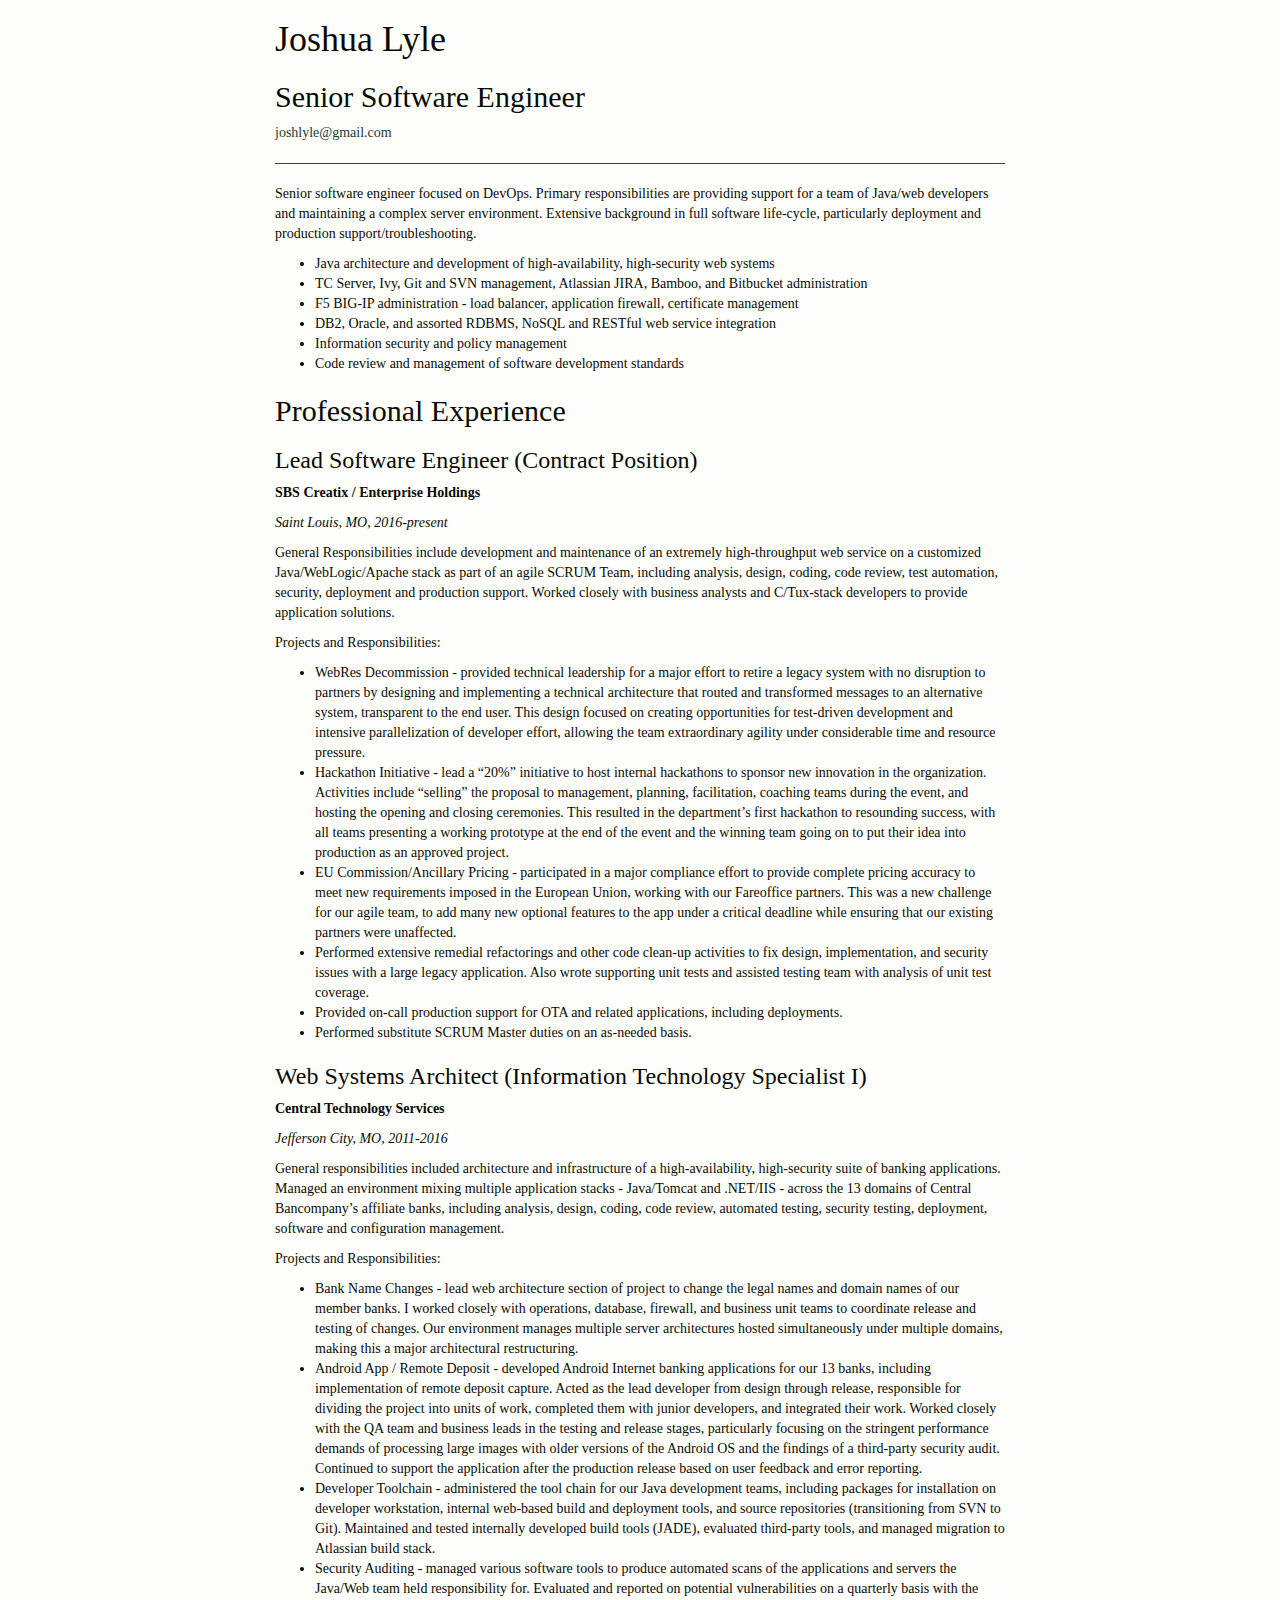
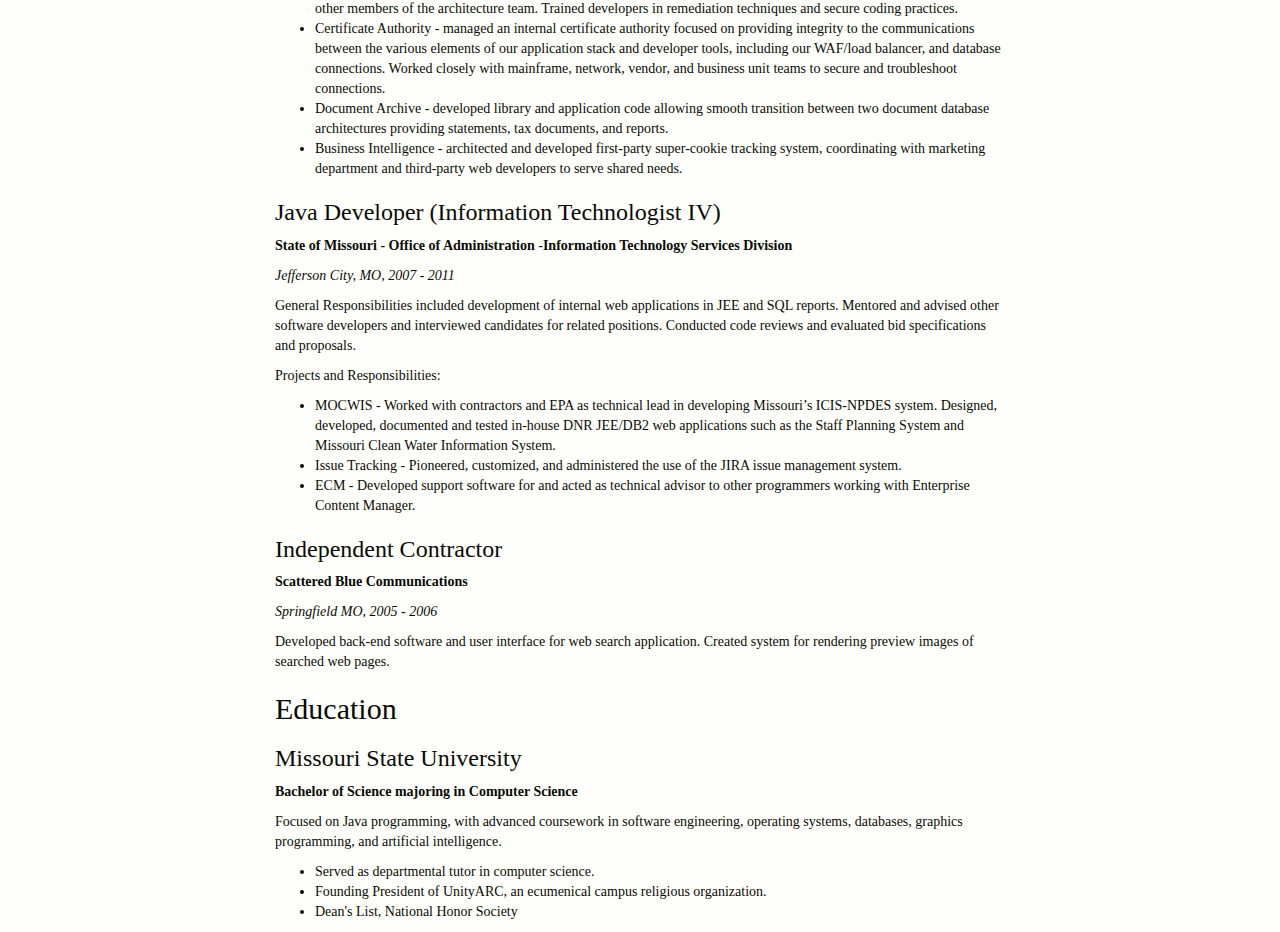
==== cv.html @ e3a4b96c "initial load of existing files" ====
<!DOCTYPE html>
<html lang="en">
  <head>
    <meta charset="utf-8">
    <meta http-equiv="X-UA-Compatible" content="IE=edge">
    <meta name="viewport" content="width=device-width, initial-scale=1">
    <title>Joshua Lyle - CV</title>
	<link rel="shortcut icon" type="image/x-icon" href="/img/favicon.png" />
    <link href="css/bootstrap.min.css" rel="stylesheet">
  </head>
  <body>
    <div class="container">
      <div class="col-lg-2 col-md-1 col-sm-0 col-xs=0"></div>
      <div class="col-lg-8 col-md-10 col-sm-12 col-xs=12">
        <h1>Joshua Lyle</h1>
        <h2>Senior Software Engineer</h2>
        <p><a href="mailto:joshlyle@gmail.com">joshlyle@gmail.com</a></p>
        <hr>
        <p>Senior software engineer focused on DevOps. Primary responsibilities are providing support for a team of Java/web developers and maintaining a complex server environment. Extensive background in full software life-cycle, particularly deployment and production support/troubleshooting. </p>
        <ul>
          <li>Java architecture and development of high-availability, high-security web systems</li>
          <li>TC Server, Ivy, Git and SVN management, Atlassian JIRA, Bamboo, and Bitbucket administration</li>
          <li>F5 BIG-IP administration - load balancer, application firewall, certificate management</li>
          <li>DB2, Oracle, and assorted RDBMS, NoSQL and RESTful web service integration</li>
          <li>Information security and policy management</li>
          <li>Code review and management of software development standards</li>
        </ul>
        <h2>Professional Experience</h2>

        <h3>Lead Software Engineer (Contract Position)</h3>
        <p><b>SBS Creatix / Enterprise Holdings</b></p>
        <p><i>Saint Louis, MO, 2016-present</i></p>
        <p>General Responsibilities include development and maintenance of an extremely high-throughput web service on a customized Java/WebLogic/Apache stack as part of an agile SCRUM Team, including analysis, design, coding, code review, test automation, security, deployment and production support. Worked closely with business analysts and C/Tux-stack developers to provide application solutions.</p>
        <p>Projects and Responsibilities:</p>
        <ul>
          <li>WebRes Decommission - provided technical leadership for a major effort to retire a legacy system with no disruption to partners by designing and implementing a technical architecture that routed and transformed messages to an alternative system, transparent to the end user. This design focused on creating opportunities for test-driven development and intensive parallelization of developer effort, allowing the team extraordinary agility under considerable time and resource pressure.</li>
          <li>Hackathon Initiative - lead a “20%” initiative to host internal hackathons to sponsor new innovation in the organization. Activities include “selling” the proposal to management, planning, facilitation, coaching teams during the event, and hosting the opening and closing ceremonies. This resulted in the department’s first hackathon to resounding success, with all teams presenting a working prototype at the end of the event and the winning team going on to put their idea into production as an approved project.</li>
          <li>EU Commission/Ancillary Pricing - participated in a major compliance effort to provide complete pricing accuracy to meet new requirements imposed in the European Union, working with our Fareoffice partners. This was a new challenge for our agile team, to add many new optional features to the app under a critical deadline while ensuring that our existing partners were unaffected.</li>
          <li>Performed extensive remedial refactorings and other code clean-up activities to fix design, implementation, and security issues with a large legacy application. Also wrote supporting unit tests and assisted testing team with analysis of unit test coverage.</li>
          <li>Provided on-call production support for OTA and related applications, including deployments.</li>
          <li>Performed substitute SCRUM Master duties on an as-needed basis.</li>
        </ul>

        <h3>Web Systems Architect (Information Technology Specialist I)</h3>
        <p><b>Central Technology Services</b></p>
        <p><i>Jefferson City, MO, 2011-2016</i></p>
        <p>General responsibilities included architecture and infrastructure of a high-availability, high-security suite of banking applications. Managed an environment mixing multiple application stacks - Java/Tomcat and .NET/IIS - across the 13 domains of Central Bancompany’s affiliate banks, including analysis, design, coding, code review, automated testing, security testing, deployment, software and configuration management.</p>
        <p>Projects and Responsibilities:</p>
        <ul>
          <li>Bank Name Changes - lead web architecture section of project to change the legal names and domain names of our member banks. I worked closely with operations, database, firewall, and business unit teams to coordinate release and testing of changes. Our environment manages multiple server architectures hosted simultaneously under multiple domains, making this a major architectural restructuring.</li>
          <li>Android App / Remote Deposit - developed Android Internet banking applications for our 13 banks, including implementation of remote deposit capture. Acted as the lead developer from design through release, responsible for dividing the project into units of work, completed them with junior developers, and integrated their work. Worked closely with the QA team and business leads in the testing and release stages, particularly focusing on the stringent performance demands of processing large images with older versions of the Android OS and the findings of a third-party security audit. Continued to support the application after the production release based on user feedback and error reporting.</li>
          <li>Developer Toolchain - administered the tool chain for our Java development teams, including packages for installation on developer workstation, internal web-based build and deployment tools, and source repositories (transitioning from SVN to Git). Maintained and tested internally developed build tools (JADE), evaluated third-party tools, and managed migration to Atlassian build stack.</li>
          <li>Security Auditing - managed various software tools to produce automated scans of the applications and servers the Java/Web team held responsibility for. Evaluated and reported on potential vulnerabilities on a quarterly basis with the other members of the architecture team. Trained developers in remediation techniques and secure coding practices.</li>
          <li>Certificate Authority - managed an internal certificate authority focused on providing integrity to the communications between the various elements of our application stack and developer tools, including our WAF/load balancer, and database connections. Worked closely with mainframe, network, vendor, and business unit teams to secure and troubleshoot connections.</li>
          <li>Document Archive - developed library and application code allowing smooth transition between two document database architectures providing statements, tax documents, and reports.</li>
          <li>Business Intelligence - architected and developed first-party super-cookie tracking system, coordinating with marketing department and third-party web developers to serve shared needs.</li>
        </ul>

        <h3>Java Developer (Information Technologist IV)</h3>
        <p><b>State of Missouri - Office of Administration -Information Technology Services Division</b></p>
        <p><i>Jefferson City, MO, 2007 - 2011</i></p>
        <p>General Responsibilities included development of internal web applications in JEE and SQL reports. Mentored and advised other software developers and interviewed candidates for related positions. Conducted code reviews and evaluated bid specifications and proposals.</p>
        <p>Projects and Responsibilities:</p>
        <ul>
          <li>MOCWIS - Worked with contractors and EPA as technical lead in developing Missouri’s ICIS-NPDES system. Designed, developed, documented and tested in-house DNR JEE/DB2 web applications such as the Staff Planning System and Missouri Clean Water Information System.</li>
          <li>Issue Tracking - Pioneered, customized, and administered the use of the JIRA issue management system.</li>
          <li>ECM - Developed support software for and acted as technical advisor to other programmers working with Enterprise Content Manager.</li> 
        </ul>

        <h3>Independent Contractor</h3>
        <p><b>Scattered Blue Communications</b></p>
        <p><i>Springfield MO, 2005 - 2006</i></p>
        <p>Developed back-end software and user interface for web search application. Created system for rendering preview images of searched web pages.</p>

        <h2>Education</h2>
        <h3>Missouri State University</h3>
        <p><b>Bachelor of Science majoring in Computer Science</b></p>
        <p>Focused on Java programming, with advanced coursework in software engineering, operating systems, databases, graphics programming, and artificial intelligence.</p>
        <ul>
          <li>Served as departmental tutor in computer science.</li>
          <li>Founding President of UnityARC, an ecumenical campus religious organization.</li>
          <li>Dean's List, National Honor Society</li>
        </ul>
      </div>
      <div class="col-lg-2 col-md-1 col-sm-0 col-xs=0"></div>
    </div>
    <script src="https://ajax.googleapis.com/ajax/libs/jquery/1.11.1/jquery.min.js"></script>
    <script src="js/bootstrap.min.js"></script>
  </body>
</html>
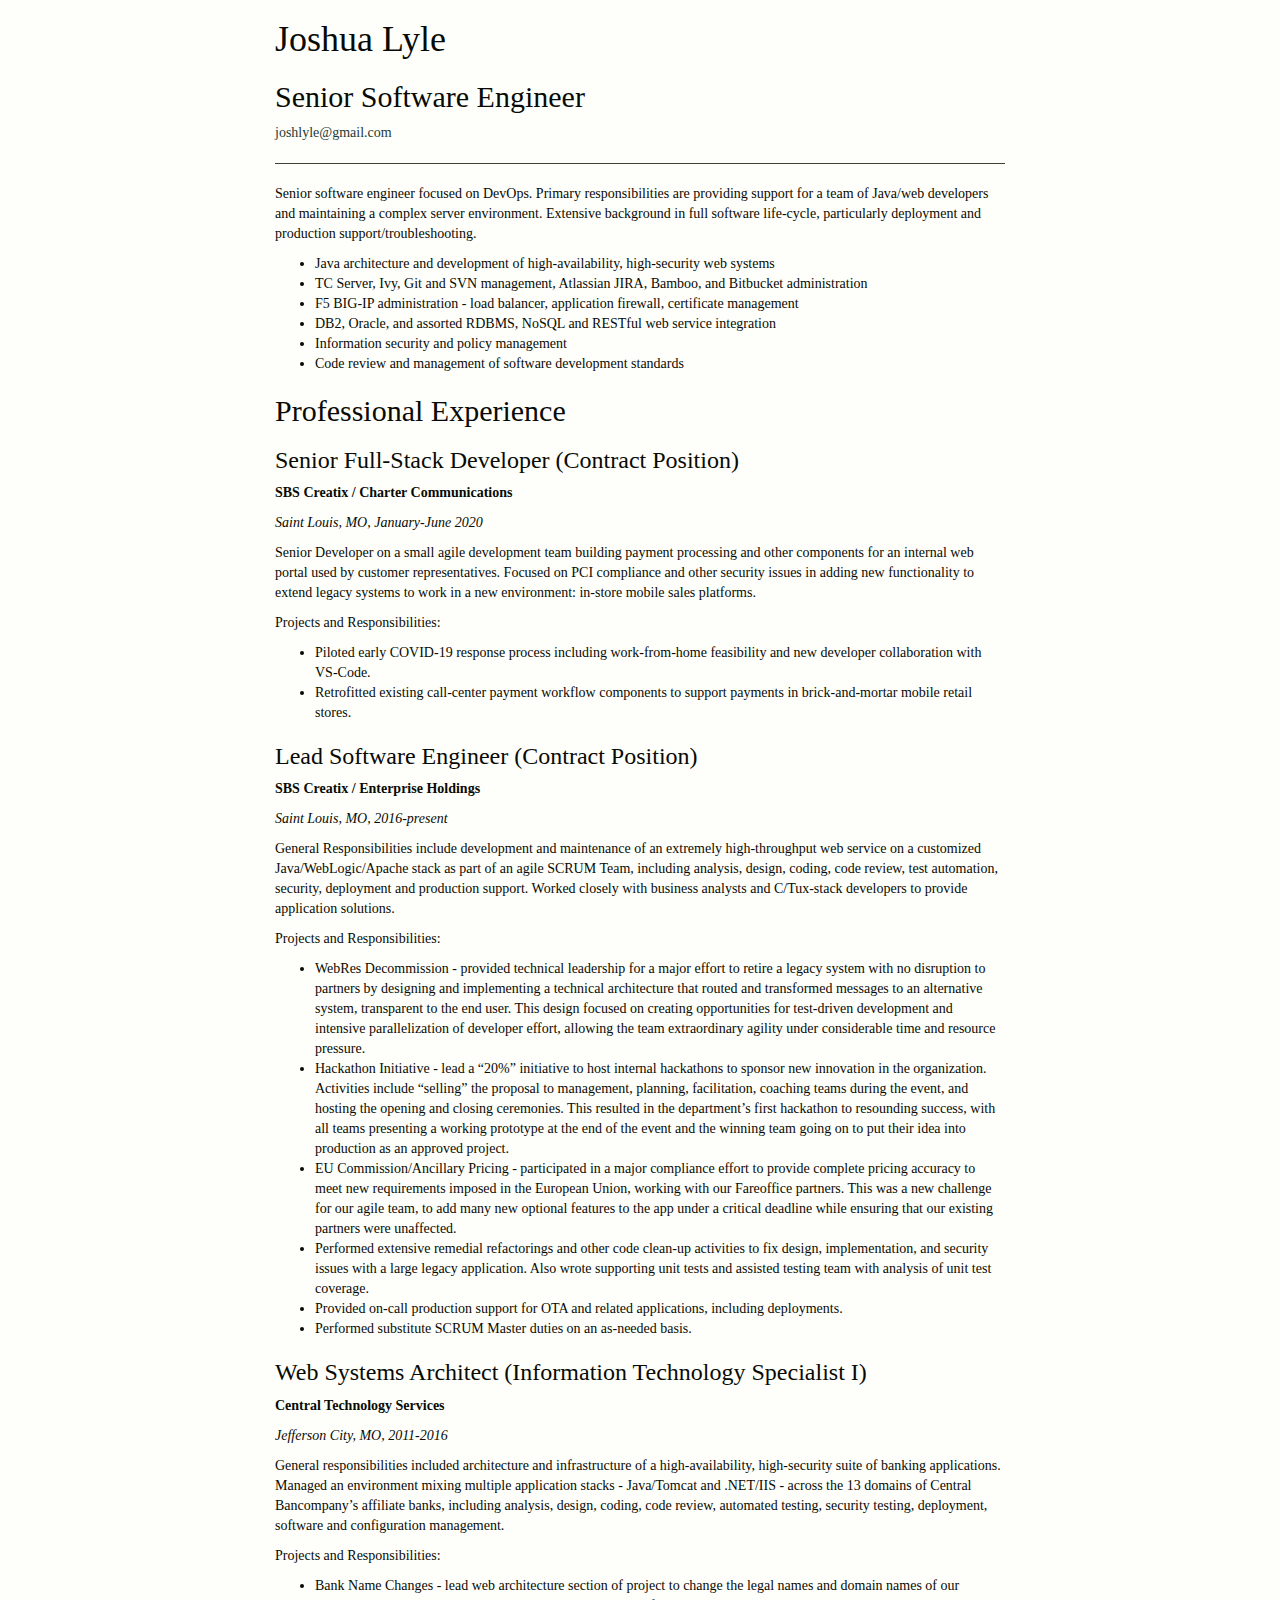
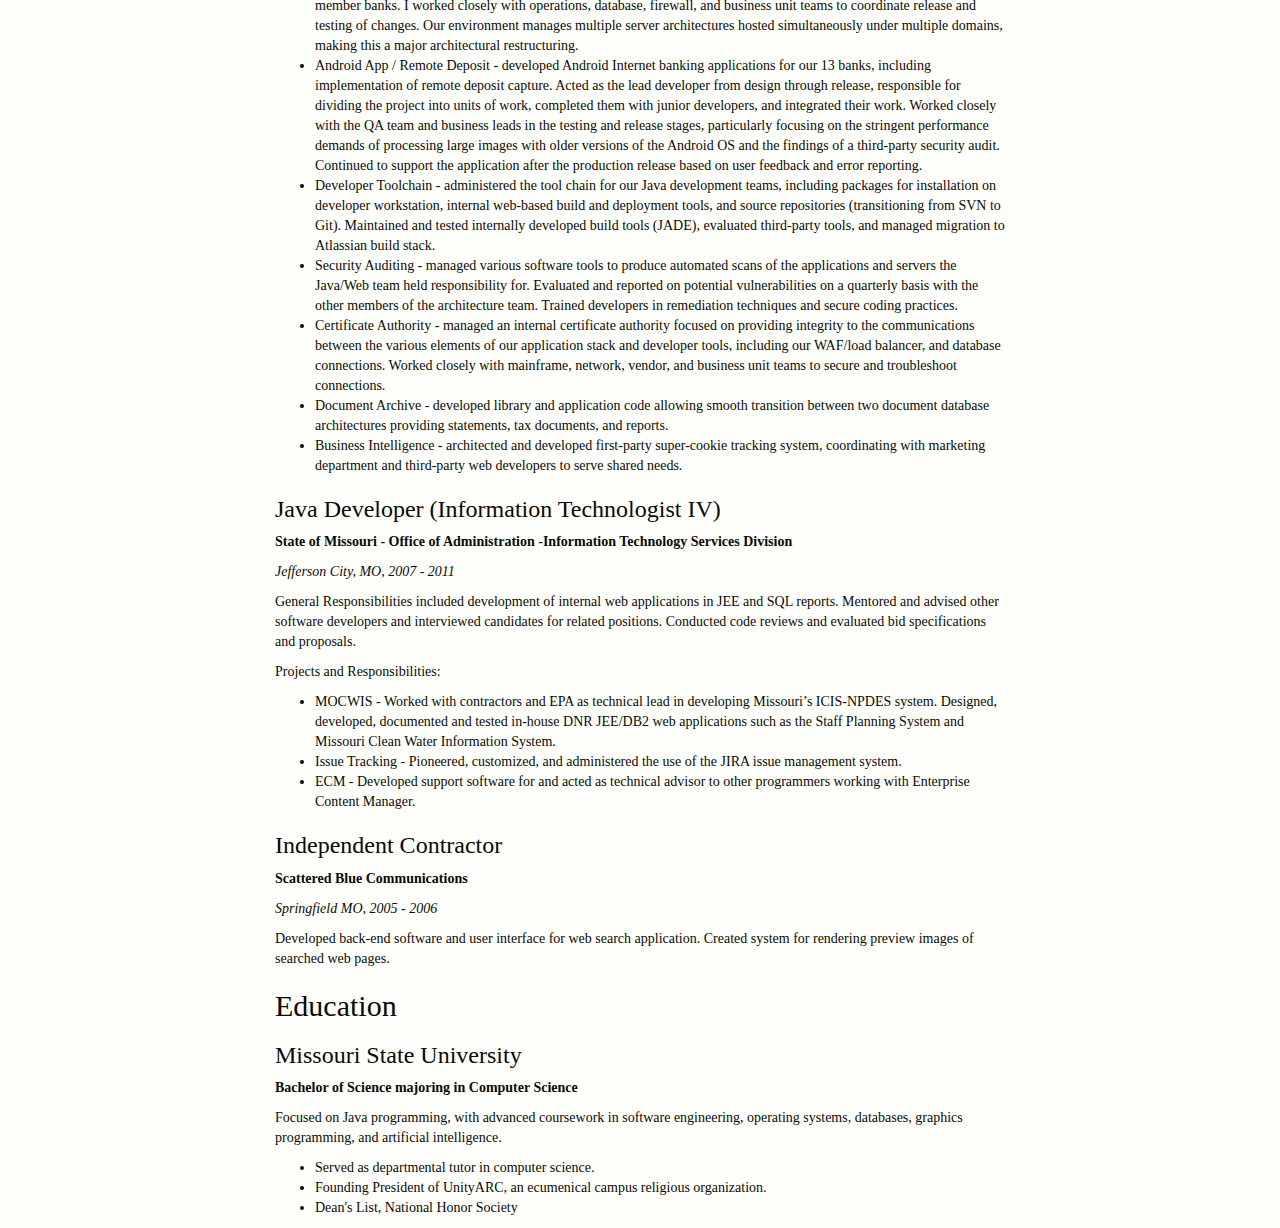
==== commit d6979e3a: "updated cv June 2020" ====
--- a/cv.html
+++ b/cv.html
@@ -26,6 +26,16 @@
           <li>Code review and management of software development standards</li>
         </ul>
         <h2>Professional Experience</h2>
+
+        <h3>Senior Full-Stack Developer (Contract Position)</h3>
+        <p><b>SBS Creatix / Charter Communications</b></p>
+        <p><i>Saint Louis, MO, January-June 2020</i></p>
+        <p>Senior Developer on a small agile development team building payment processing and other components for an internal web portal used by customer representatives. Focused on PCI compliance and other security issues in adding new functionality to extend legacy systems to work in a new environment: in-store mobile sales platforms.</p>
+        <p>Projects and Responsibilities:</p>
+        <ul>
+          <li>Piloted early COVID-19 response process including work-from-home feasibility and new developer collaboration with VS-Code.</li>
+          <li>Retrofitted existing call-center payment workflow components to support payments in brick-and-mortar mobile retail stores.</li>
+        </ul>
 
         <h3>Lead Software Engineer (Contract Position)</h3>
         <p><b>SBS Creatix / Enterprise Holdings</b></p>
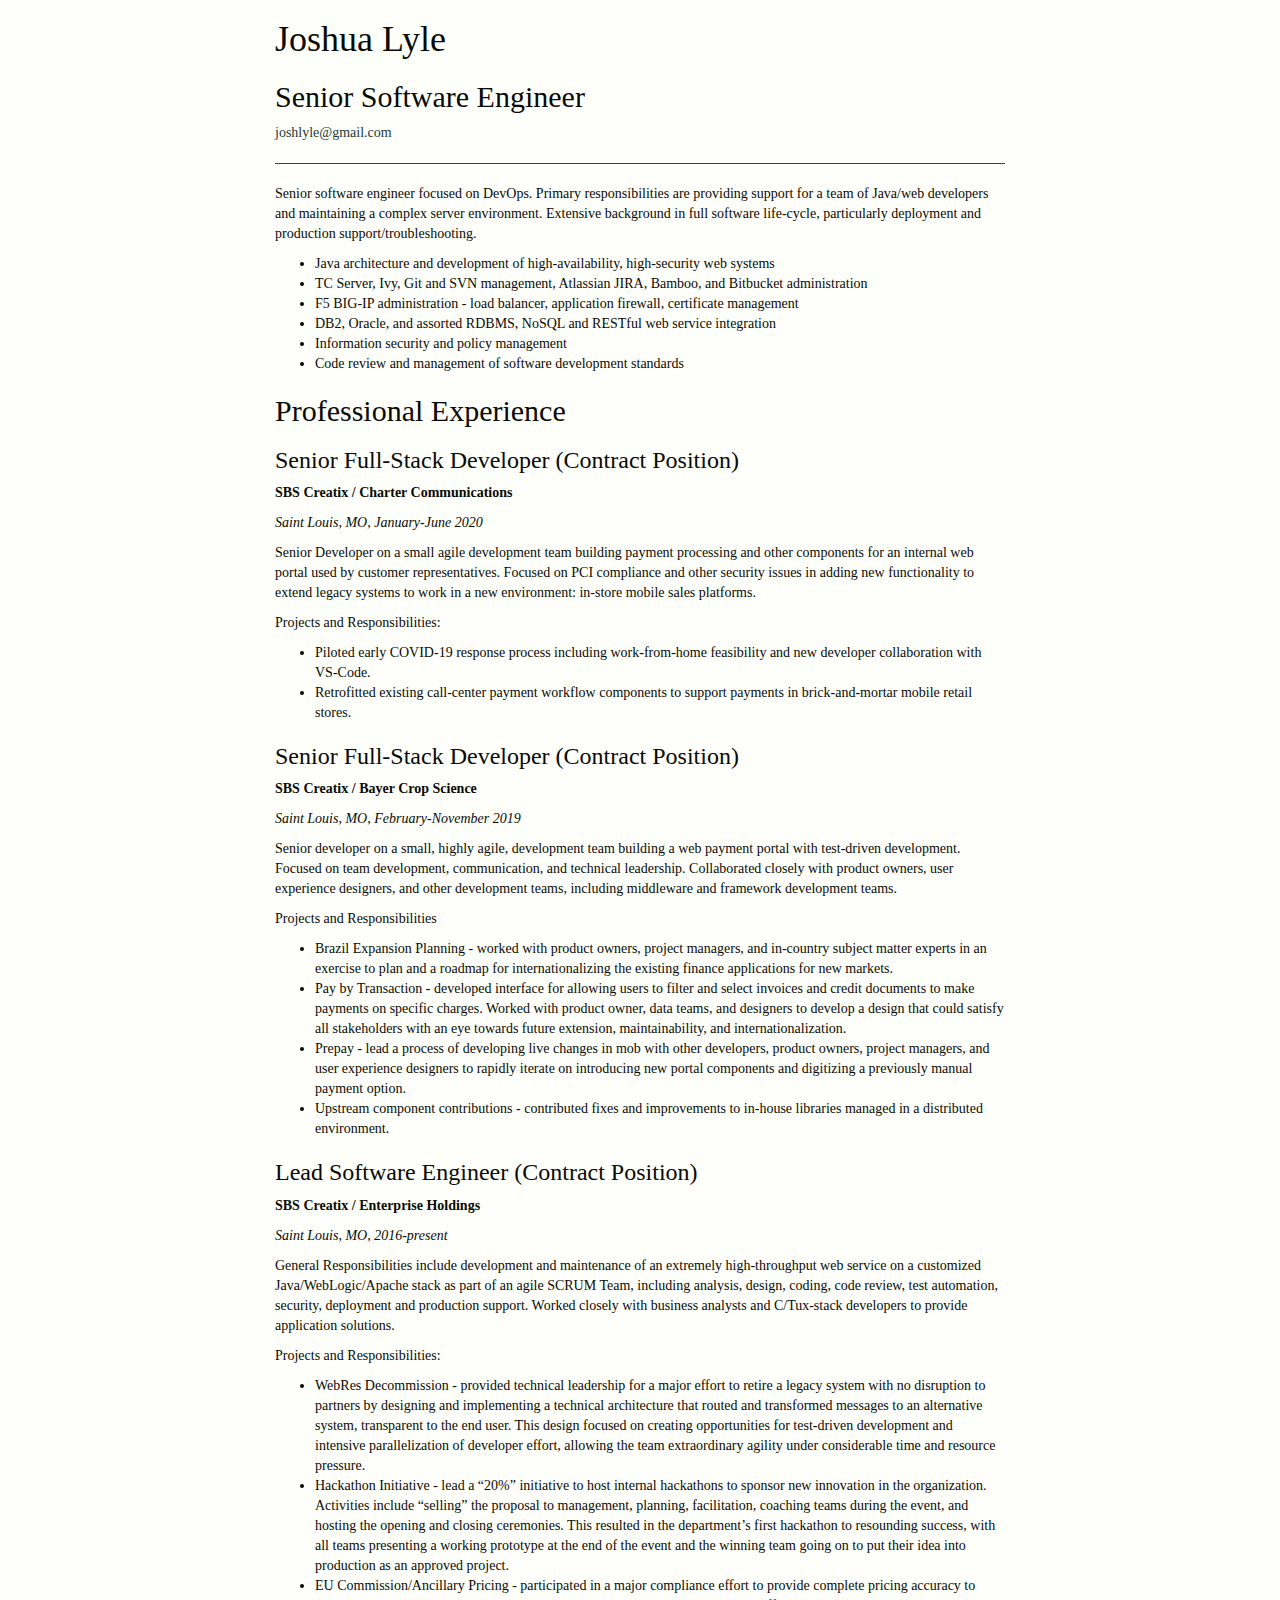
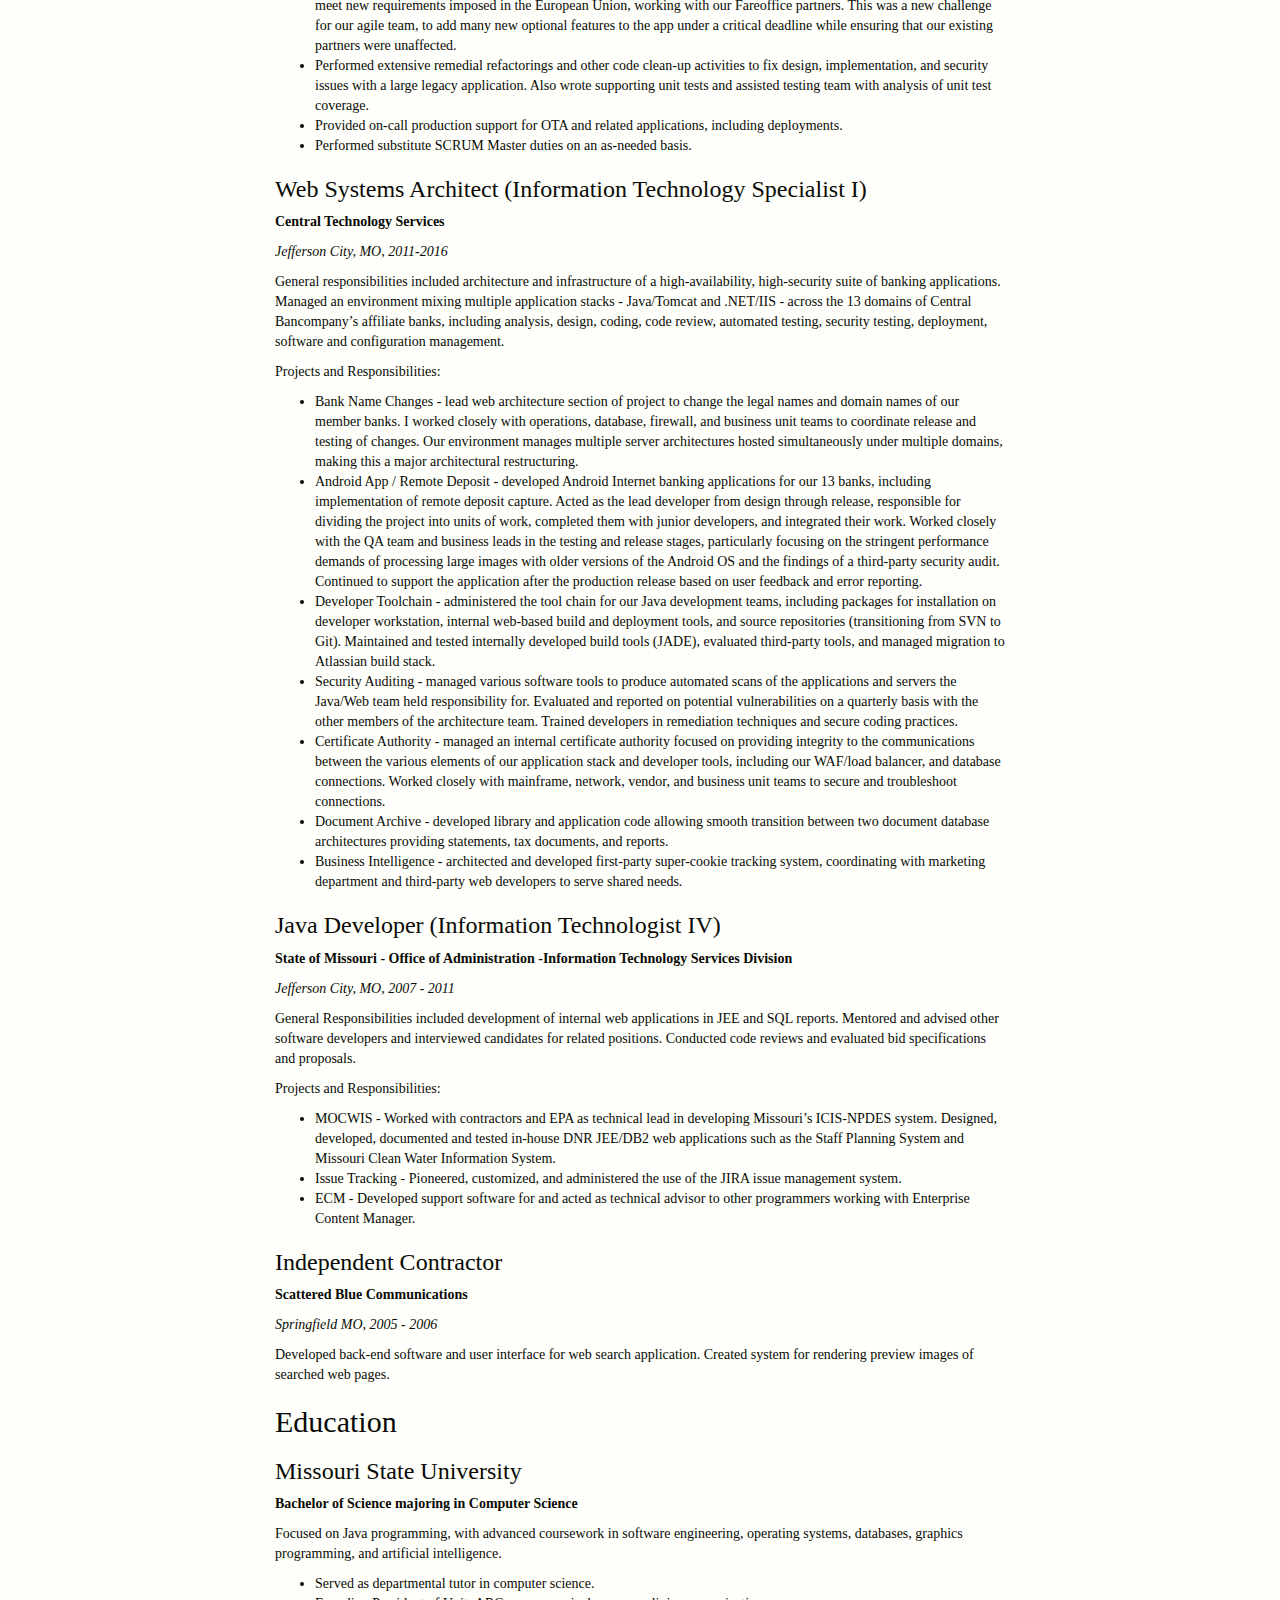
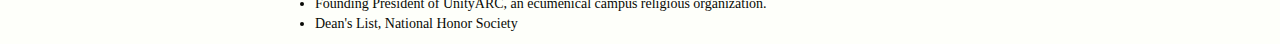
==== commit 15fd95dd: "Restored Bayer cv entry" ====
--- a/cv.html
+++ b/cv.html
@@ -35,6 +35,18 @@
         <ul>
           <li>Piloted early COVID-19 response process including work-from-home feasibility and new developer collaboration with VS-Code.</li>
           <li>Retrofitted existing call-center payment workflow components to support payments in brick-and-mortar mobile retail stores.</li>
+        </ul>
+
+        <h3>Senior Full-Stack Developer (Contract Position)</h3>
+        <p><b>SBS Creatix / Bayer Crop Science</b></p>
+        <p><i>Saint Louis, MO, February-November 2019</i></p>
+        <p>Senior developer on a small, highly agile, development team building a web payment portal with test-driven development. Focused on team development, communication, and technical leadership. Collaborated closely with product owners, user experience designers, and other development teams, including middleware and framework development teams.</p>
+        <p>Projects and Responsibilities</p>
+        <ul>
+          <li>Brazil Expansion Planning - worked with product owners, project managers, and in-country subject matter experts in an exercise to plan and a roadmap for internationalizing the existing finance applications for new markets.</li>
+          <li>Pay by Transaction - developed interface for allowing users to filter and select invoices and credit documents to make payments on specific charges. Worked with product owner, data teams, and designers to develop a design that could satisfy all stakeholders with an eye towards future extension, maintainability, and internationalization.</li>
+          <li>Prepay - lead a process of developing live changes in mob with other developers, product owners, project managers, and user experience designers to rapidly iterate on introducing new portal components and digitizing a previously manual payment option.</li>
+          <li>Upstream component contributions - contributed fixes and improvements to in-house libraries managed in a distributed environment.</li>
         </ul>
 
         <h3>Lead Software Engineer (Contract Position)</h3>
